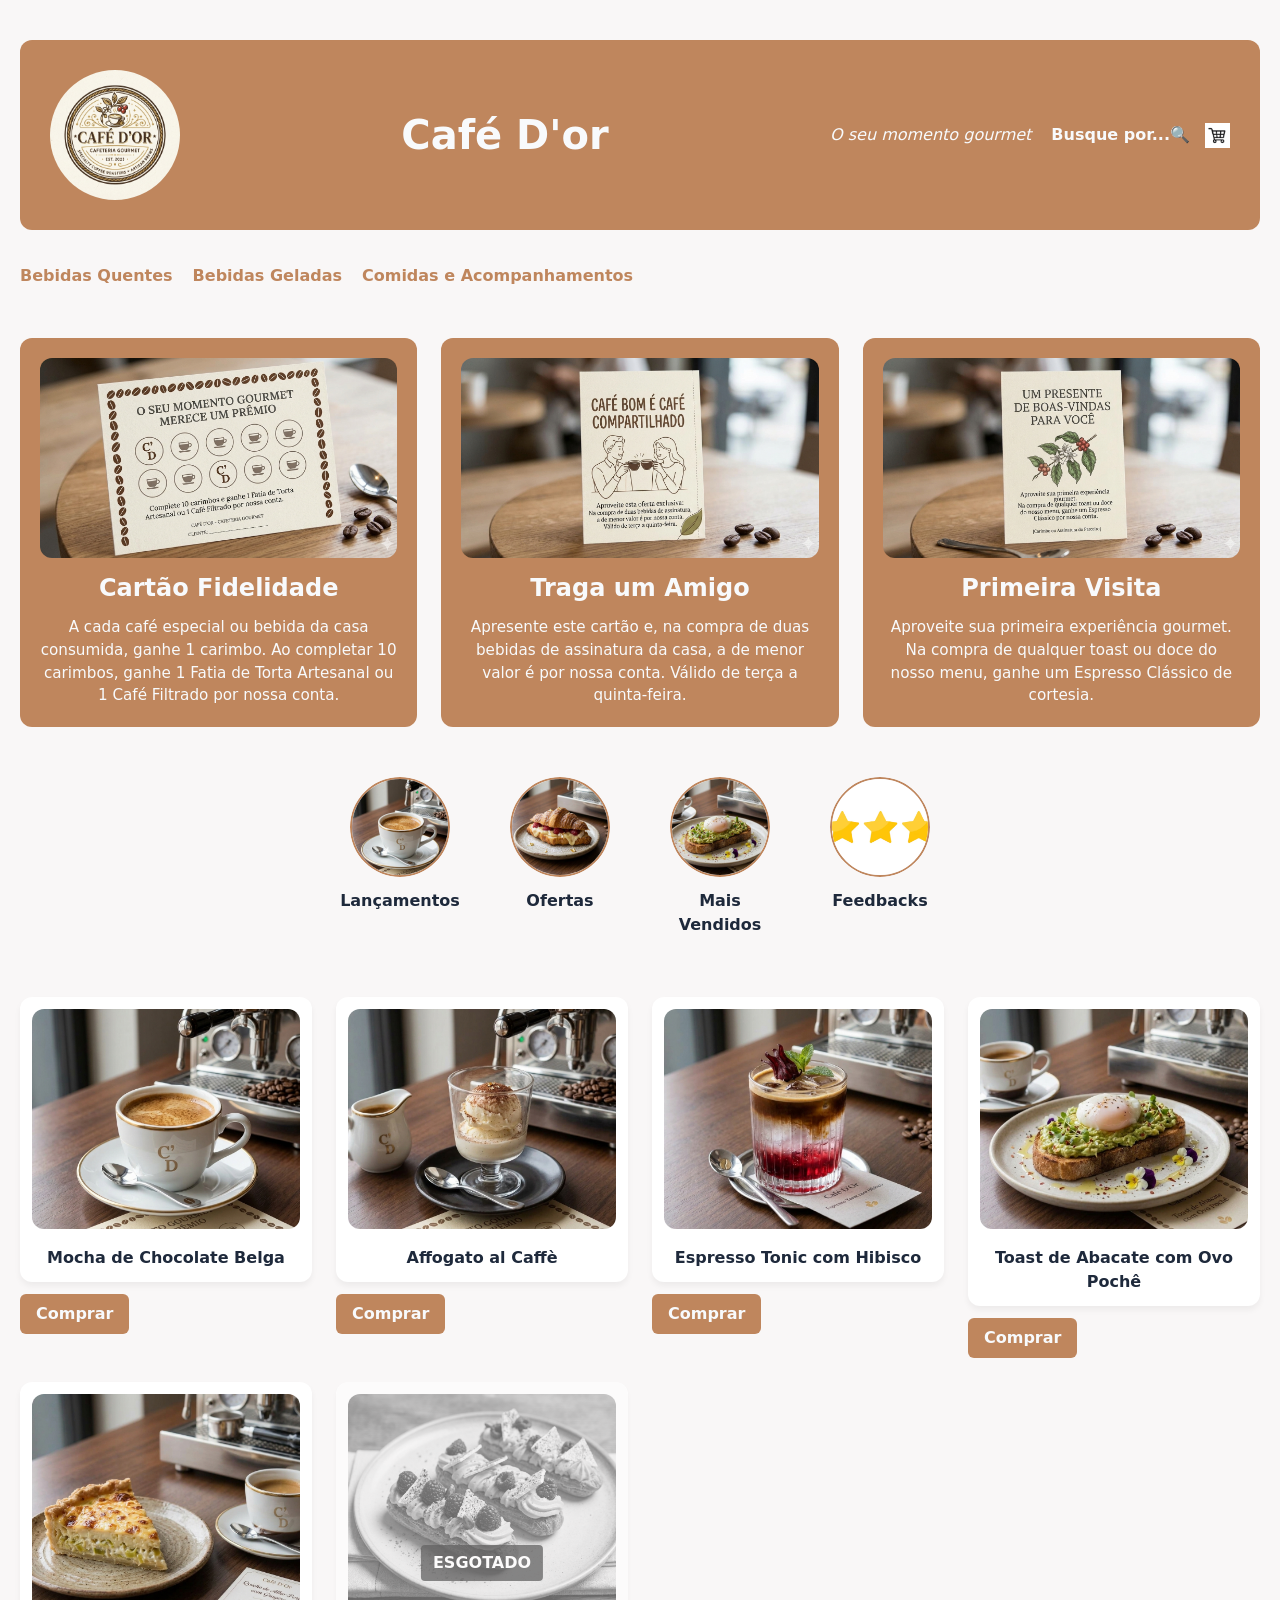
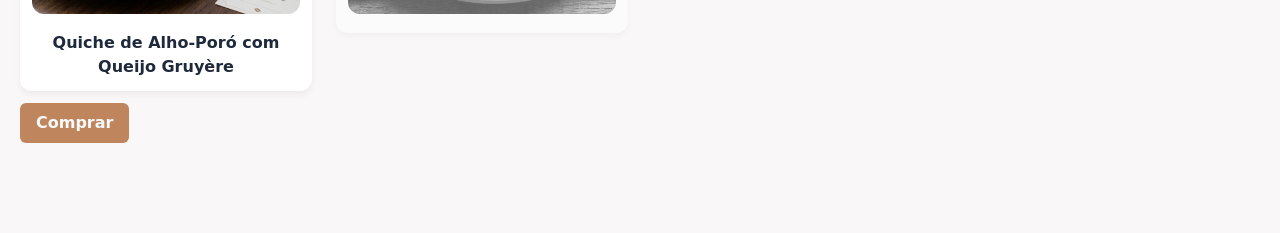
==== index.html @ 76347eaf "feat: atualizado" ====
<!doctype html>
<html lang="pt-BR">
  <head>
    <meta charset="UTF-8" />
    <meta name="viewport" content="width=device-width, initial-scale=1.0" />
    <link rel="stylesheet" href="style.css" />
    <title>Cafeteria Gourmet</title>
  </head>
  <body>
    <header class="cabeçalho">
      <img
        class="img-logo"
        src="img/image_a37e33cb.jpg"
        alt="Logo da Cafeteria Cafés D'or"
      />
      <h1 class="titulo-pagina">Café D'or</h1>
      <p class="subtitulo"><em>O seu momento gourmet</em></p>
      <div class="busca-carrinho">
        <p>Busque por...🔍</p>
        <img
          class="img-carrinho"
          src="img/carrinho.jpg"
          alt="Ícone de Carrinho de Compras"
        />
      </div>
    </header>

    <nav class="menu">
      <ul>
        <li><a href="#">Bebidas Quentes</a></li>
        <li><a href="#">Bebidas Geladas</a></li>
        <li><a href="#">Comidas e Acompanhamentos</a></li>
      </ul>
    </nav>

    <main>
      <section class="modo-container">
        <div class="grid-vitrine">
          <article class="card">
            <div class="card-media">
              <img
                loading="lazy"
                src="img/image_5338b45e.jpg"
                alt="Ilustração do Cartão Fidelidade"
              />
            </div>
            <h2>Cartão Fidelidade</h2>
            <p>
              A cada café especial ou bebida da casa consumida, ganhe 1 carimbo.
              Ao completar 10 carimbos, ganhe 1 Fatia de Torta Artesanal ou 1
              Café Filtrado por nossa conta.
            </p>
          </article>

          <article class="card">
            <div class="card-media">
              <img
                loading="lazy"
                src="img/image_882148e9.jpg"
                alt="Ilustração do Cartão Traga um Amigo"
              />
            </div>
            <h2>Traga um Amigo</h2>
            <p>
              Apresente este cartão e, na compra de duas bebidas de assinatura
              da casa, a de menor valor é por nossa conta. Válido de terça a
              quinta-feira.
            </p>
          </article>

          <article class="card">
            <div class="card-media">
              <img
                loading="lazy"
                src="img/image_bb11e967.jpg"
                alt="Ilustração do Cartão de Primeira Visita"
              />
            </div>
            <h2>Primeira Visita</h2>
            <p>
              Aproveite sua primeira experiência gourmet. Na compra de qualquer
              toast ou doce do nosso menu, ganhe um Espresso Clássico de
              cortesia.
            </p>
          </article>
        </div>
      </section>

      <section class="imagens-circulares">
        <article>
          <div class="wrapper-zoom">
            <img
              class="imagem-circular img-zoom"
              src="img/image_7e996c2c.jpg"
              alt="Card de Lançamentos"
            />
          </div>
          <p>Lançamentos</p>
        </article>

        <article>
          <div class="wrapper-zoom">
            <img
              class="imagem-circular img-zoom"
              src="img/image_8e229a2c.jpg"
              alt="Card de Ofertas"
            />
          </div>
          <p>Ofertas</p>
        </article>

        <article>
          <div class="wrapper-zoom">
            <img
              class="imagem-circular img-zoom"
              src="img/image_65162188.jpg"
              alt="Card de Mais Vendidos"
            />
          </div>
          <p>Mais Vendidos</p>
        </article>

        <article>
          <div class="wrapper-zoom">
            <img
              class="imagem-circular img-zoom"
              src="img/estrelas.avif"
              alt="Card de Feedbacks"
            />
          </div>
          <p>Feedbacks</p>
        </article>
      </section>

      <section class="grid-vitrine">
        <article>
          <figure>
            <img
              class="img-grid"
              src="img/image_7e996c2c.jpg"
              alt="Mocha de Chocolate Belga"
            />
            <figcaption>Mocha de Chocolate Belga</figcaption>
          </figure>
          <a class="botao-carrinho" href="produto.html">Comprar</a>
        </article>

        <article>
          <figure>
            <img
              class="img-grid"
              src="img/image_476dff47.jpg"
              alt="Imagem do Affogato al Caffè"
            />
            <figcaption>Affogato al Caffè</figcaption>
          </figure>
          <a class="botao-carrinho" href="#">Comprar</a>
        </article>

        <article>
          <figure>
            <img
              class="img-grid"
              src="img/image_2efacebb.jpg"
              alt="Imagem do Espresso Tonic com Hibisco"
            />
            <figcaption>Espresso Tonic com Hibisco</figcaption>
          </figure>
          <a class="botao-carrinho">Comprar</a>
        </article>

        <article>
          <figure>
            <img
              class="img-grid"
              src="img/image_65162188.jpg"
              alt="Imagem do Toast de Abacate com Ovo Pochê"
            />
            <figcaption>Toast de Abacate com Ovo Pochê</figcaption>
          </figure>
          <a class="botao-carrinho" href="#">Comprar</a>
        </article>

        <article>
          <figure>
            <img
              class="img-grid"
              src="img/image_cb09e9c1.jpg"
              alt="Imagem do Quiche de Alho-Poró com Queijo Gruyère"
            />
            <figcaption>Quiche de Alho-Poró com Queijo Gruyère</figcaption>
          </figure>
          <a class="botao-carrinho" href="#">Comprar</a>
        </article>

        <article class="sold-out">
          <figure>
            <img
              class="img-grid"
              src="img/image_a86b0ce3.jpg"
              alt="Imagem do Éclair de Pistache"
            />
            <figcaption>ESGOTADO</figcaption>
          </figure>
        </article>
      </section>
    </main>
  </body>
</html>
---- style.css ----
:root {
  --bg-main: #f9f7f7;
  --bg-card: #bf865d;
  --bg-img-placeholder: #f3f3f3;
  --text-dark: #1e293b;
  --text-light: #f8fafc;
  --feedback-valid: #10b981;
  --feedback-invalid: #ef4444;
}

* {
  box-sizing: border-box;
  margin: 0;
  padding: 0;
}

body {
  font-family: 'Inter', system-ui, sans-serif;
  background-color: var(--bg-main);
  color: var(--text-dark);
  padding: 40px 20px;
  line-height: 1.5;
}

header {
  background-color: var(--bg-card);
  padding: 30px;
  color: var(--text-light);
  border-radius: 12px;
  margin-bottom: 24px;
  display: flex;
  align-items: center;
  justify-content: space-between;
  gap: 20px;
  flex-wrap: wrap;
}

.header-info {
  display: flex;
  flex-direction: column;
  gap: 5px;
}

.titulo-pagina {
  text-align: center;
  color: var(--text-light);
  font-size: 2.5rem;
  flex-grow: 1;
}

.img-logo {
  width: 130px;
  height: 130px;
  border-radius: 50%;
  background: var(--bg-img-placeholder);
  object-fit: cover;
}

.busca-carrinho {
  display: flex;
  align-items: center;
  gap: 15px;
  font-weight: 600;
}

.img-carrinho {
  width: 25px;
  height: 25px;
  object-fit: contain;
}

.menu {
  margin-bottom: 40px;
}

.menu ul {
  display: flex;
  gap: 20px;
  list-style: none;
  padding: 10px 0;
}

.menu a {
  color: var(--bg-card);
  text-decoration: none;
  font-weight: 600;
}

.menu a:hover {
  text-decoration: underline;
}

.grid-vitrine {
  display: grid;
  grid-template-columns: repeat(auto-fit, minmax(280px, 1fr));
  gap: 24px;
  margin-bottom: 50px;
}

.card {
  background-color: var(--bg-card);
  color: var(--text-light);
  border-radius: 12px;
  padding: 20px;
  text-align: center;
}

.card p {
  font-size: 0.95rem;
  margin-top: 10px;
}

.card-media {
  width: 100%;
  height: 200px;
  border-radius: 12px;
  overflow: hidden;
  margin-bottom: 12px;
}

.card-media img {
  width: 100%;
  height: 100%;
  object-fit: cover;
}

.imagens-circulares {
  display: flex;
  justify-content: center;
  align-items: flex-start;
  gap: 40px;
  margin-bottom: 60px;
  flex-wrap: wrap;
}

.imagens-circulares article {
  text-align: center;
  width: 120px;
}

.imagens-circulares p {
  margin-top: 12px;
  font-weight: 600;
  color: var(--text-dark);
}

.imagem-circular {
  width: 100px;
  height: 100px;
  border-radius: 50%;
  object-fit: cover;
  border: 2px solid var(--bg-card);
  display: block;
  margin: 0 auto;
}

.wrapper-zoom {
  border-radius: 50%;
  overflow: hidden;
  width: 100px;
  height: 100px;
  margin: 0 auto;
}

.wrapper-zoom .img-zoom {
  transition: transform 0.4s ease;
}

.wrapper-zoom:hover .img-zoom {
  transform: scale(1.1);
}

.img-grid {
  width: 100%;
  height: 220px;
  object-fit: cover;
  border-radius: 12px;
}

.grid-vitrine figure {
  background-color: #fff;
  padding: 12px;
  border-radius: 12px;
  box-shadow: 0 4px 6px rgba(0,0,0,0.05);
  text-align: center;
}

.grid-vitrine figcaption {
  margin-top: 10px;
  font-weight: 600;
  color: var(--text-dark);
}

.sold-out {
  filter: grayscale(100%);
  opacity: 0.6;
  position: relative;
}

.sold-out figcaption {
  position: absolute;
  top: 50%;
  left: 50%;
  transform: translate(-50%, -50%);
  background: rgba(0, 0, 0, 0.75);
  color: #fff;
  padding: 6px 12px;
  border-radius: 4px;
  margin-top: 0;
}

.botao-carrinho {
  display: inline-block;
  margin-top: 12px;
  background-color: var(--bg-card);
  color: var(--text-light);
  padding: 8px 16px;
  border-radius: 6px;
  text-decoration: none;
  font-weight: 600;
  transition: background-color 0.2s ease;
  cursor: pointer;
}

.botao-carrinho:hover {
  background-color: var(--text-dark);
}

.btn-principal {
  display: inline-block;
  background-color: var(--bg-card);
  color: var(--text-light);
  padding: 12px 24px;
  border-radius: 8px;
  text-decoration: none;
  font-weight: 600;
  border: none;
  cursor: pointer;
  transition: background-color 0.2s ease;
  text-align: center;
}

.btn-principal:hover {
  background-color: var(--text-dark);
}

.tabela-ecommerce, table {
  width: 100%;
  border-collapse: collapse;
  background-color: #fff;
  border-radius: 8px;
  overflow: hidden;
  box-shadow: 0 2px 4px rgba(0,0,0,0.02);
  margin: 20px 0;
}

.tabela-ecommerce caption {
  font-weight: 700;
  color: var(--text-dark);
  margin-bottom: 14px;
  text-align: left;
  font-size: 1.2rem;
}

.tabela-ecommerce th, .tabela-ecommerce td, th, td {
  padding: 14px;
  text-align: left;
  border-bottom: 1px solid #e2e8f0;
  vertical-align: middle;
}

.tabela-ecommerce th, th {
  background-color: #f8fafc;
  color: var(--text-dark);
  font-weight: 600;
  font-size: 0.95rem;
}

.tabela-ecommerce tbody tr:nth-child(even) {
  background-color: #fcfbfb;
}

.layout-produto {
  display: grid;
  grid-template-columns: repeat(auto-fit, minmax(320px, 1fr));
  gap: 40px;
  margin-bottom: 40px;
}

.coluna-galeria {
  display: flex;
  flex-direction: column;
  gap: 16px;
}

.foto-principal-detalhe {
  width: 100%;
  aspect-ratio: 4 / 3;
  object-fit: cover;
  border-radius: 12px;
  box-shadow: 0 4px 6px rgba(0,0,0,0.05);
}

.galeria-thumbnails {
  display: flex;
  gap: 12px;
}

.thumbnail-item {
  width: calc(25% - 9px);
  aspect-ratio: 1 / 1;
  object-fit: cover;
  border-radius: 8px;
  cursor: pointer;
  border: 2px solid transparent;
  transition: all 0.2s ease;
}

.thumbnail-item:hover {
  border-color: var(--bg-card);
  transform: translateY(-2px);
}

.thumb {
  width: 170px;
}

.coluna-info-compra {
  display: flex;
  flex-direction: column;
  gap: 12px;
}

.breadcrumb-loja {
  font-size: 0.85rem;
  color: #64748b;
  font-weight: 500;
}

.preco-antigo-detalhe {
  text-decoration: line-through;
  color: #94a3b8;
  font-size: 1.1rem;
}

.preco-atual-detalhe {
  font-size: 2rem;
  font-weight: 700;
  color: var(--bg-card);
}

.seletor-opcoes {
  width: 100%;
  max-width: 240px;
  padding: 10px;
  border-radius: 6px;
  border: 1px solid #cbd5e1;
  font-family: inherit;
  font-size: 1rem;
  margin-bottom: 12px;
}

.layout-carrinho {
  display: grid;
  grid-template-columns: 2fr 1fr;
  gap: 30px;
  align-items: start;
}

@media (max-width: 900px) {
  .layout-carrinho {
    grid-template-columns: 1fr;
  }
}

.produto-carrinho-info {
  display: flex;
  align-items: center;
  gap: 16px;
}

.img-carrinho-tabela, td img {
  width: 110px;
  height: 80px;
  object-fit: cover;
  border-radius: 6px;
}

.img-carrinho-thumb {
  width: 400px;
}

.input-quantidade-carrinho, td input[type="number"] {
  width: 55px;
  padding: 6px;
  border-radius: 6px;
  border: 1px solid #cbd5e1;
  text-align: center;
  font-family: inherit;
}

td text, td span, td a {
  font-weight: 500;
}

td h3, .produto-carrinho-info div p {
  font-size: 1rem;
  font-weight: 600;
  margin-bottom: 2px;
}

td span {
  font-size: 0.85rem;
  color: #64748b;
}

td:has(input[type="number"]) + td, 
td:nth-last-child(2) {
  font-weight: 600;
}

td:last-child, .produto-carrinho-info + td + td + td + td {
  color: var(--feedback-invalid);
  font-weight: 700;
  cursor: pointer;
  text-decoration: none;
}

.order-summary, .resumo-pedido {
  background-color: #fff;
  padding: 24px;
  border-radius: 8px;
  border: 1px solid #cbd5e1;
  box-shadow: 0 2px 4px rgba(0,0,0,0.02);
  display: flex;
  flex-direction: column;
  gap: 14px;
}

.order-summary h2, .resumo-pedido h2 {
  font-size: 1.25rem;
  font-weight: 700;
  color: var(--text-dark);
  padding-bottom: 8px;
  border-bottom: 1px solid #e2e8f0;
}

.summary-row, .resumo-pedido p {
  display: flex;
  justify-content: space-between;
  font-weight: 500;
  color: #475569;
}

.resumo-pedido label {
  font-weight: 600;
  margin-top: 10px;
  margin-bottom: 0;
}

.resumo-pedido div:has(input[type="text"]) {
  display: flex;
  gap: 8px;
  margin-bottom: 10px;
}

.resumo-pedido input[type="text"] {
  flex: 1;
  padding: 8px 12px;
  border-radius: 6px;
  border: 1px solid #cbd5e1;
}

.resumo-pedido button {
  background-color: #f1f5f9;
  color: var(--text-dark);
  border: 1px solid #cbd5e1;
  padding: 8px 16px;
  border-radius: 6px;
  font-weight: 600;
  cursor: pointer;
}

.resumo-pedido button:hover {
  background-color: #e2e8f0;
}

.summary-total, .resumo-pedido h3, .resumo-pedido p:last-of-type {
  font-size: 1.2rem;
  font-weight: 700;
  color: var(--text-dark);
  border-top: 1px dashed #cbd5e1;
  padding-top: 12px;
  margin-top: 4px;
}

.container-formulario {
  max-width: 760px;
  margin: 40px auto;
}

fieldset {
  border: 1px solid #cbd5e1;
  border-radius: 8px;
  padding: 20px;
  margin-bottom: 20px;
  background-color: #fff;
}

legend {
  font-weight: 700;
  color: var(--bg-card);
  padding: 0 8px;
}

label {
  display: block;
  font-weight: 600;
  font-size: 0.9rem;
  margin-top: 12px;
  margin-bottom: 4px;
}

input[type="text"], 
input[type="email"], 
input[type="password"], 
input[type="date"], 
select {
  width: 100%;
  padding: 10px;
  border-radius: 6px;
  border: 1px solid #cbd5e1;
  font-family: inherit;
  font-size: 1rem;
  box-sizing: border-box;
}

input:focus,
select:focus {
  outline: none;
  border-color: var(--bg-card);
}

input[type="radio"],
input[type="checkbox"] {
  width: 16px;
  height: 16px;
  accent-color: var(--bg-card);
  vertical-align: middle;
  margin-right: 6px;
}

input[type="submit"],
button[type="submit"],
.btn-checkout-submit,
.bnt-finalizar {
  display: block;
  width: 100%;
  padding: 14px;
  background-color: var(--bg-card);
  color: var(--text-light);
  border: none;
  border-radius: 6px;
  font-size: 1rem;
  font-weight: 600;
  cursor: pointer;
  margin-top: 20px;
  text-align: center;
  text-decoration: none;
}

input[type="submit"]:hover,
button[type="submit"]:hover,
.btn-checkout-submit:hover {
  background-color: var(--text-dark);
}

.btn-acao {
  display: inline-block;
  background-color: var(--bg-card);
  color: var(--text-light);
  padding: 12px 24px;
  border-radius: 8px;
  text-decoration: none;
  font-weight: 600;
  border: none;
  cursor: pointer;
  transition: background-color 0.2s ease;
  text-align: center;
}

.btn-acao :hover {
  background-color: var(--text-dark);
}
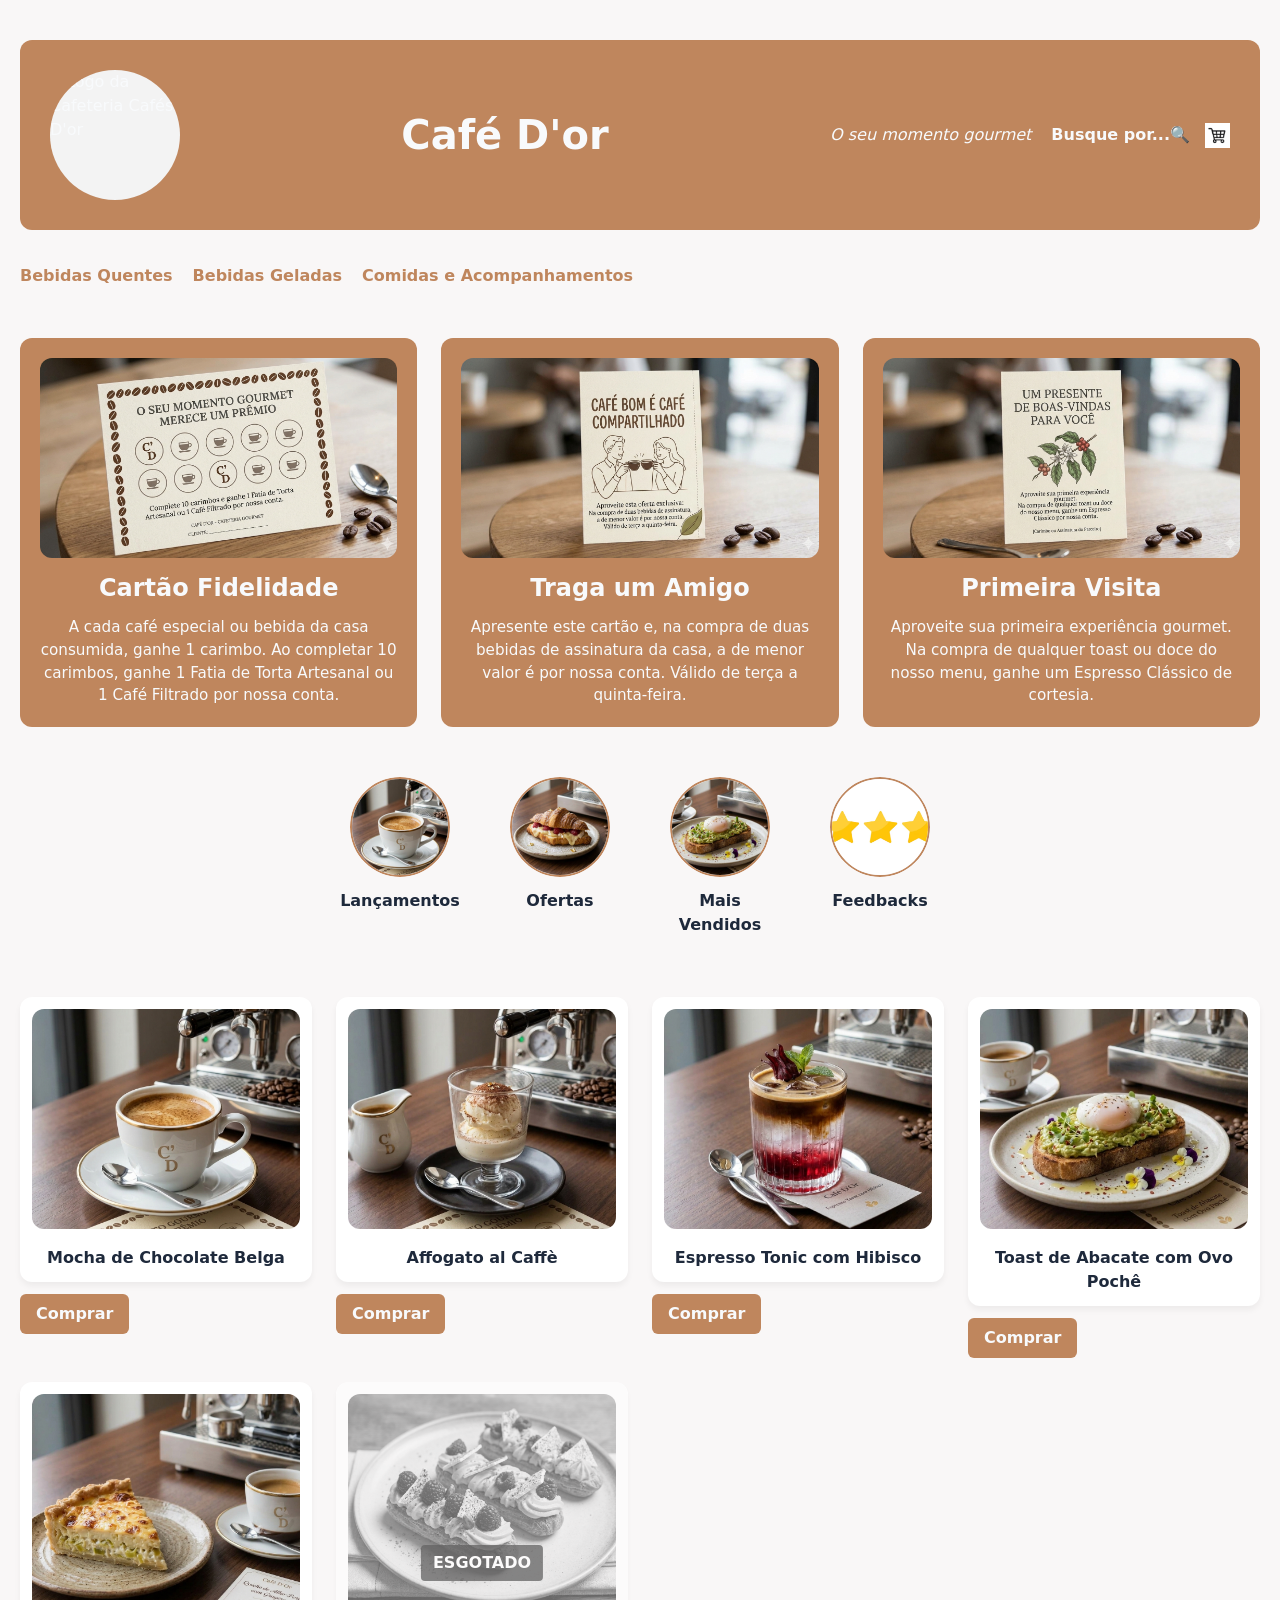
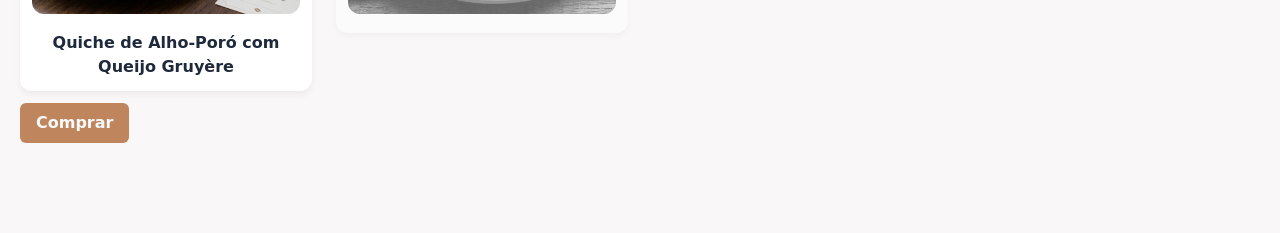
==== commit e0e25b43: "correcao fotos" ====
--- a/index.html
+++ b/index.html
@@ -10,7 +10,7 @@
     <header class="cabeçalho">
       <img
         class="img-logo"
-        src="img/image_a37e33cb.jpg"
+        src= img/image_a37e33cb.jpg"
         alt="Logo da Cafeteria Cafés D'or"
       />
       <h1 class="titulo-pagina">Café D'or</h1>
@@ -19,7 +19,7 @@
         <p>Busque por...🔍</p>
         <img
           class="img-carrinho"
-          src="img/carrinho.jpg"
+          src="./img/carrinho.jpg"
           alt="Ícone de Carrinho de Compras"
         />
       </div>
